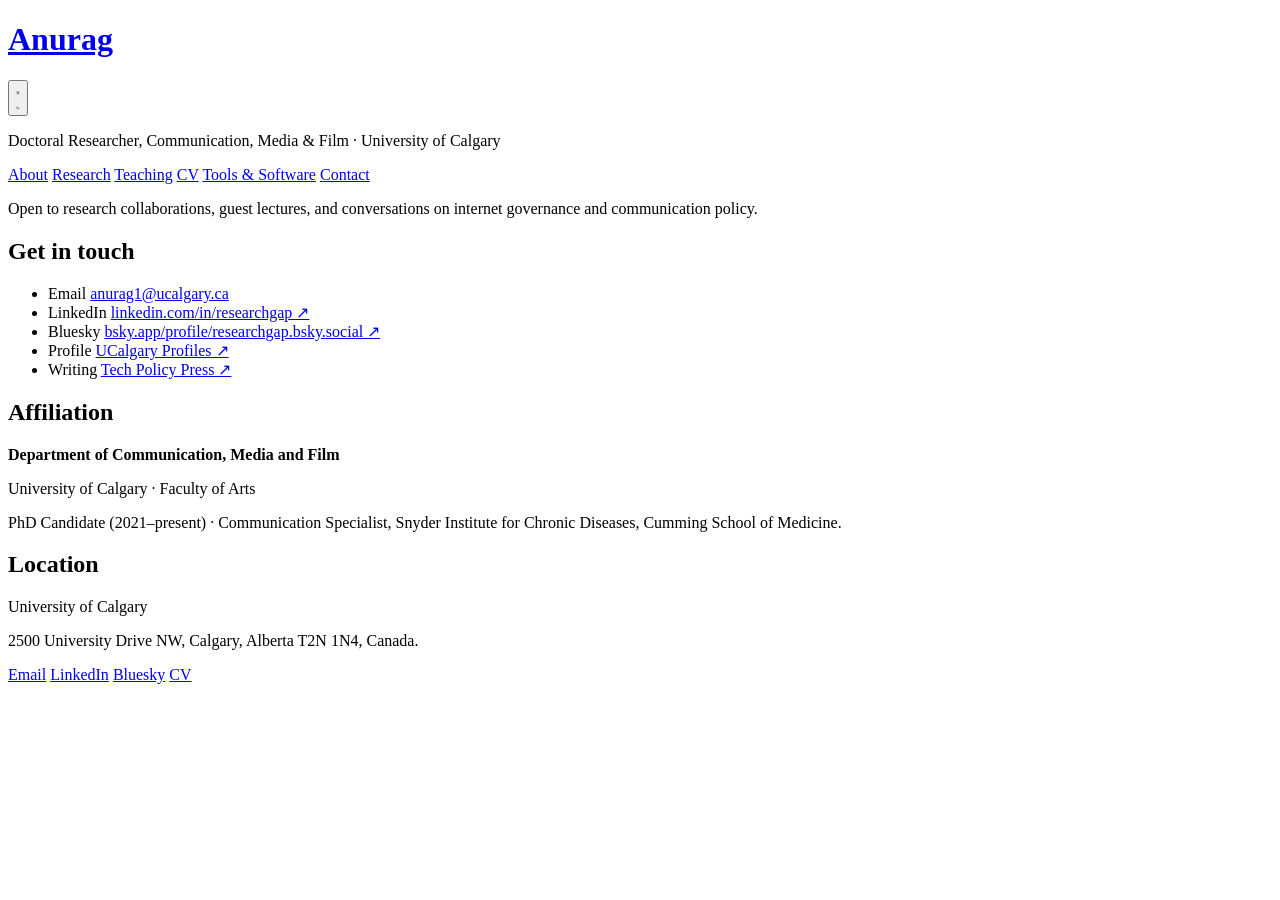
==== contact.html @ c2e349a9 "Add files via upload" ====
<!DOCTYPE html>
<html lang="en">
<head>
  <meta charset="utf-8">
  <meta name="viewport" content="width=device-width, initial-scale=1">
  <title>Contact — Anurag</title>
  <meta name="description" content="Contact Anurag — doctoral researcher at the University of Calgary. Email, LinkedIn, and departmental details.">
  <link rel="icon" type="image/png" href="assets/favicon.png?v=2">
  <link rel="preconnect" href="https://fonts.googleapis.com">
  <link rel="preconnect" href="https://fonts.gstatic.com" crossorigin>
  <link href="https://fonts.googleapis.com/css2?family=IBM+Plex+Sans:wght@400;500&family=Source+Serif+4:ital,opsz,wght@0,8..60,400;0,8..60,600;1,8..60,400&display=swap" rel="stylesheet">
  <link rel="stylesheet" href="assets/css/style.css">
  <script>
    try {
      var t = localStorage.getItem('anurag-theme');
      if (t === 'light' || t === 'dark') document.documentElement.setAttribute('data-theme', t);
    } catch (e) {}
  </script>
</head>
<body>
  <div class="page">
    <header class="masthead">
      <div class="masthead-top">
        <h1><a href="index.html">Anurag</a></h1>
        <button class="theme-toggle" id="theme-toggle" type="button" aria-label="Switch to light theme">
          <svg class="icon-sun" viewBox="0 0 24 24" fill="none" stroke="currentColor" stroke-width="1.8" stroke-linecap="round" aria-hidden="true">
            <circle cx="12" cy="12" r="4.2"></circle>
            <path d="M12 2.6v2.2M12 19.2v2.2M4.2 4.2l1.6 1.6M18.2 18.2l1.6 1.6M2.6 12h2.2M19.2 12h2.2M4.2 19.8l1.6-1.6M18.2 5.8l1.6-1.6"></path>
          </svg>
          <svg class="icon-moon" viewBox="0 0 24 24" fill="none" stroke="currentColor" stroke-width="1.8" stroke-linecap="round" stroke-linejoin="round" aria-hidden="true">
            <path d="M20.5 14.3A8.5 8.5 0 1 1 9.7 3.5a6.8 6.8 0 0 0 10.8 10.8Z"></path>
          </svg>
        </button>
      </div>
      <p class="role">Doctoral Researcher, Communication, Media &amp; Film · University of Calgary</p>
      <nav>
        <a href="index.html">About</a>
        <a href="research.html">Research</a>
        <a href="teaching.html">Teaching</a>
        <a href="assets/Anurag%20CV.pdf">CV</a>
        <a href="software.html">Tools &amp; Software</a>
        <a href="contact.html" aria-current="page">Contact</a>
      </nav>
    </header>

    <main>
      <p class="section-intro">Open to research collaborations, guest lectures, and conversations on internet governance and communication policy.</p>

      <h2>Get in touch</h2>
      <ul class="contact-list">
        <li><span class="label">Email</span> <a href="mailto:anurag1@ucalgary.ca">anurag1@ucalgary.ca</a></li>
        <li><span class="label">LinkedIn</span> <a href="https://www.linkedin.com/in/researchgap" target="_blank" rel="noopener">linkedin.com/in/researchgap ↗</a></li>
        <li><span class="label">Bluesky</span> <a href="https://bsky.app/profile/researchgap.bsky.social" target="_blank" rel="noopener">bsky.app/profile/researchgap.bsky.social ↗</a></li>
        <li><span class="label">Profile</span> <a href="https://profiles.ucalgary.ca/anurag" target="_blank" rel="noopener">UCalgary Profiles ↗</a></li>
        <li><span class="label">Writing</span> <a href="https://www.techpolicy.press/author/anurag" target="_blank" rel="noopener">Tech Policy Press ↗</a></li>
      </ul>

      <h2>Affiliation</h2>
      <article class="entry">
        <p class="role-line"><strong>Department of Communication, Media and Film</strong></p>
        <p class="byline">University of Calgary · Faculty of Arts</p>
        <p class="note">PhD Candidate (2021–present) · Communication Specialist, Snyder Institute for Chronic Diseases, Cumming School of Medicine.</p>
      </article>

      <h2>Location</h2>
      <article class="entry">
        <p class="byline">University of Calgary</p>
        <p class="note">2500 University Drive NW, Calgary, Alberta T2N 1N4, Canada.</p>
      </article>
    </main>

    <footer>
      <div class="footer-links">
        <a href="mailto:anurag1@ucalgary.ca">Email</a>
        <a href="https://www.linkedin.com/in/researchgap" target="_blank" rel="noopener">LinkedIn</a>
        <a href="https://bsky.app/profile/researchgap.bsky.social" target="_blank" rel="noopener">Bluesky</a>
        <a href="assets/Anurag%20CV.pdf">CV</a>
      </div>
    </footer>
  </div>
  <script src="assets/js/theme.js"></script>
</body>
</html>
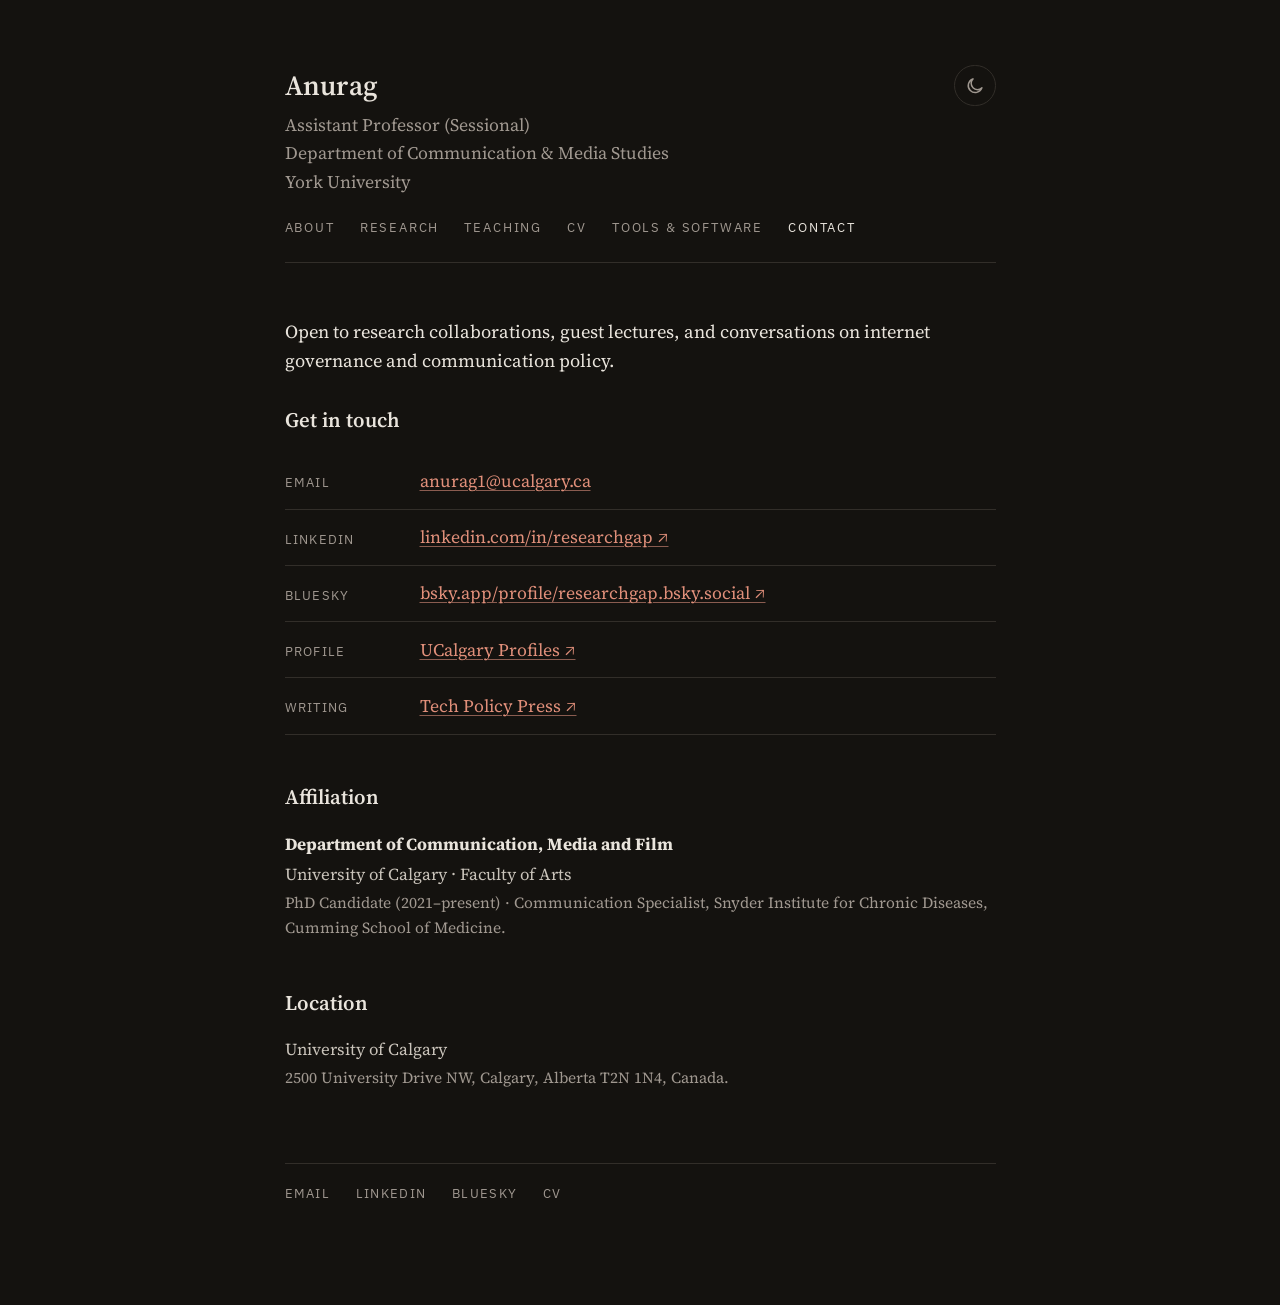
==== commit 25806566: "Update contact.html" ====
--- a/contact.html
+++ b/contact.html
@@ -32,7 +32,11 @@
           </svg>
         </button>
       </div>
-      <p class="role">Doctoral Researcher, Communication, Media &amp; Film · University of Calgary</p>
+      <p class="role">
+        Assistant Professor (Sessional)<br>
+        Department of Communication &amp; Media Studies<br>
+        York University
+      </p>
       <nav>
         <a href="index.html">About</a>
         <a href="research.html">Research</a>
--- a/assets/css/style.css
+++ b/assets/css/style.css
@@ -0,0 +1,660 @@
+/* ============================================================
+   Anurag — academic portfolio
+   Minimal academic aesthetic: serif type, warm paper, muted
+   brick accent, thin rules, generous spacing.
+   Dark (near-black) is the default theme; light via toggle.
+   ============================================================ */
+
+/* Fonts (Source Serif 4, IBM Plex Sans) are loaded from Google Fonts
+   in each page's <head> for simplicity and offline-safe fallbacks. */
+
+:root {
+  --serif: "Source Serif 4", Charter, Georgia, serif;
+  --sans: "IBM Plex Sans", system-ui, sans-serif;
+  color-scheme: dark;
+}
+
+/* Dark (default) */
+:root,
+:root[data-theme="dark"] {
+  --ink: #e9e4dc;
+  --paper: #14120f;
+  --paper-raise: #1c1916;
+  --accent: #e08f7a;
+  --muted: #a09890;
+  --rule: #322e29;
+  --underline: #8a5c50;
+  --abstract: #c9c3ba;
+  --select: #4a2f28;
+  --shadow: rgba(0, 0, 0, 0.5);
+  color-scheme: dark;
+}
+
+:root[data-theme="light"] {
+  --ink: #1a1a1a;
+  --paper: #fffefc;
+  --paper-raise: #faf7f2;
+  --accent: #8a2f22;
+  --muted: #6f6a64;
+  --rule: #e7e2da;
+  --underline: #c9a49e;
+  --abstract: #3a3733;
+  --select: #f3dcd6;
+  --shadow: rgba(26, 22, 18, 0.08);
+  color-scheme: light;
+}
+
+* { box-sizing: border-box; }
+
+html {
+  font-size: 18px;
+  scroll-behavior: smooth;
+}
+
+body {
+  margin: 0;
+  background: var(--paper);
+  color: var(--ink);
+  font-family: var(--serif);
+  line-height: 1.6;
+  -webkit-font-smoothing: antialiased;
+  text-rendering: optimizeLegibility;
+  transition: background-color 0.35s ease, color 0.35s ease;
+}
+
+.page {
+  max-width: 42rem;
+  margin: 0 auto;
+  padding: 3.5rem 1.25rem 5rem;
+}
+
+/* ---------- Masthead ---------- */
+.masthead { margin-bottom: 3rem; }
+
+.masthead-top {
+  display: flex;
+  align-items: flex-start;
+  justify-content: space-between;
+  gap: 1rem;
+}
+
+.masthead h1 {
+  font-size: 1.55rem;
+  font-weight: 600;
+  letter-spacing: 0.01em;
+  margin: 0 0 0.2rem;
+}
+
+.masthead h1 a { color: var(--ink); text-decoration: none; }
+
+.masthead .role {
+  font-size: 0.98rem;
+  color: var(--muted);
+  margin: 0 0 1.1rem;
+}
+
+.masthead nav {
+  font-family: var(--sans);
+  font-size: 0.72rem;
+  letter-spacing: 0.14em;
+  text-transform: uppercase;
+  border-bottom: 1px solid var(--rule);
+  padding-bottom: 1.1rem;
+  display: flex;
+  flex-wrap: wrap;
+  gap: 0.15rem 0;
+}
+
+.masthead nav a {
+  color: var(--muted);
+  text-decoration: none;
+  margin-right: 1.4rem;
+  padding: 0.15rem 0;
+  transition: color 0.18s ease;
+}
+
+.masthead nav a:hover { color: var(--accent); }
+.masthead nav a[aria-current="page"] { color: var(--ink); }
+
+/* ---------- Theme toggle ---------- */
+.theme-toggle {
+  flex: none;
+  display: inline-flex;
+  align-items: center;
+  justify-content: center;
+  width: 2.3rem;
+  height: 2.3rem;
+  margin-top: 0.1rem;
+  background: transparent;
+  color: var(--muted);
+  border: 1px solid var(--rule);
+  border-radius: 999px;
+  cursor: pointer;
+  transition: color 0.18s ease, border-color 0.18s ease, transform 0.25s ease;
+}
+
+.theme-toggle:hover {
+  color: var(--accent);
+  border-color: var(--underline);
+}
+
+.theme-toggle:active { transform: scale(0.94); }
+
+.theme-toggle svg { width: 1.1rem; height: 1.1rem; display: block; }
+.theme-toggle .icon-sun { display: none; }
+.theme-toggle .icon-moon { display: block; }
+:root[data-theme="light"] .theme-toggle .icon-sun { display: block; }
+:root[data-theme="light"] .theme-toggle .icon-moon { display: none; }
+
+/* ---------- Typography ---------- */
+h2 {
+  font-size: 1.15rem;
+  font-weight: 600;
+  margin: 2.6rem 0 0.9rem;
+}
+h2:first-of-type { margin-top: 0; }
+
+h3 { font-size: 1.02rem; font-weight: 600; margin: 0 0 0.15rem; }
+
+p { margin: 0 0 1.05rem; }
+
+a {
+  color: var(--accent);
+  text-decoration: underline;
+  text-decoration-thickness: 1px;
+  text-underline-offset: 2.5px;
+  text-decoration-color: var(--underline);
+  transition: text-decoration-color 0.18s ease;
+}
+a:hover { text-decoration-color: var(--accent); }
+
+/* ---------- Hero / intro ---------- */
+.hero {
+  display: grid;
+  grid-template-columns: 1fr;
+  gap: 1.75rem;
+  align-items: start;
+  margin-bottom: 0.5rem;
+}
+
+.hero-portrait {
+  width: 7.5rem;
+  height: 7.5rem;
+  border-radius: 999px;
+  object-fit: cover;
+  border: 1px solid var(--rule);
+  filter: grayscale(18%);
+  box-shadow: 0 0 0 4px var(--paper), 0 0 0 5px var(--rule);
+}
+
+.hero-intro p,
+.skill-card p { font-size: 0.88rem; }
+.hero-intro p:last-child { margin-bottom: 0; }
+
+.lede em { font-style: italic; }
+
+/* ---------- Homepage skills ---------- */
+.skills { margin-top: 2.6rem; }
+.skills-grid {
+  display: grid;
+  grid-template-columns: 1fr;
+  gap: 1.5rem;
+}
+.skill-card {
+  border-top: 1px solid var(--rule);
+  padding-top: 0.8rem;
+}
+.skill-card h3 {
+  font-size: 1rem;
+  margin: 0 0 0.65rem;
+}
+.skill-card p {
+  color: var(--ink);
+  margin: 0;
+}
+
+/* ---------- Homepage career history ---------- */
+.career { margin-top: 3.2rem; }
+.career-title {
+  font-size: 1.55rem;
+  line-height: 1.25;
+  margin: 0 0 1.8rem;
+}
+.career-row {
+  display: grid;
+  grid-template-columns: 5.4rem minmax(0, 1fr);
+  gap: 0.25rem 0.6rem;
+  padding: 0.75rem 0;
+  border-top: 1px solid var(--rule);
+  font-family: var(--sans);
+  font-size: 0.8rem;
+}
+.career-row:last-child { border-bottom: 1px solid var(--rule); }
+.career-date {
+  grid-row: span 2;
+  color: var(--muted);
+}
+.career-organization { color: var(--ink); }
+.career-role { color: var(--abstract); }
+
+/* ---------- Homepage awards ---------- */
+.awards { margin-top: 3.2rem; }
+.awards-list { border-top: 1px solid var(--rule); }
+.award-row {
+  display: grid;
+  grid-template-columns: 4.8rem minmax(0, 1fr);
+  gap: 0.25rem 0.6rem;
+  align-items: start;
+  padding: 0.65rem 0;
+  border-bottom: 1px solid var(--rule);
+  font-family: var(--sans);
+  font-size: 0.78rem;
+}
+.award-date { color: var(--muted); }
+.award-name { color: var(--ink); }
+.award-amount {
+  grid-column: 2;
+  color: var(--muted);
+}
+
+/* ---------- Homepage university service ---------- */
+.university-services { margin-top: 3.2rem; }
+.service-list { border-top: 1px solid var(--rule); }
+.service-row {
+  display: grid;
+  grid-template-columns: 7rem minmax(0, 1fr);
+  gap: 0.35rem 0.75rem;
+  padding: 0.8rem 0;
+  border-bottom: 1px solid var(--rule);
+  font-family: var(--sans);
+  font-size: 0.8rem;
+}
+.service-date {
+  grid-row: span 2;
+  color: var(--muted);
+}
+.service-role {
+  color: var(--ink);
+  margin: 0 0 0.25rem;
+}
+.service-institution {
+  color: var(--muted);
+  font-size: 0.75rem;
+  margin: 0;
+}
+
+/* ---------- Homepage authored news reports ---------- */
+.news-reports { margin-top: 3.2rem; }
+.news-report-list { border-top: 1px solid var(--rule); }
+.news-report-row {
+  display: grid;
+  grid-template-columns: 4.2rem minmax(0, 1fr);
+  gap: 0.3rem 0.75rem;
+  padding: 0.75rem 0;
+  border-bottom: 1px solid var(--rule);
+  font-family: var(--sans);
+  font-size: 0.8rem;
+}
+.news-report-date { color: var(--muted); }
+.news-report-title {
+  color: var(--ink);
+  line-height: 1.5;
+  margin: 0;
+}
+.news-report-source {
+  grid-column: 2;
+  color: var(--muted);
+  font-size: 0.74rem;
+}
+
+/* ---------- Cards (skills / interests) ---------- */
+.cards {
+  display: grid;
+  grid-template-columns: 1fr;
+  gap: 1px;
+  background: var(--rule);
+  border: 1px solid var(--rule);
+  border-radius: 3px;
+  overflow: hidden;
+  margin: 1.5rem 0 0.5rem;
+}
+
+.card {
+  background: var(--paper);
+  padding: 1.35rem 1.4rem 1.5rem;
+  transition: background-color 0.2s ease;
+}
+.card:hover { background: var(--paper-raise); }
+
+.card-kicker {
+  font-family: var(--sans);
+  font-size: 0.68rem;
+  letter-spacing: 0.12em;
+  text-transform: uppercase;
+  color: var(--muted);
+  margin: 0 0 0.5rem;
+}
+
+.card h3 {
+  font-size: 1.05rem;
+  margin: 0 0 0.4rem;
+}
+
+.card p {
+  font-size: 0.93rem;
+  color: var(--abstract);
+  margin: 0;
+}
+
+/* ---------- Dated entries ---------- */
+.entry { position: relative; margin: 0 0 1.6rem; }
+
+.entry .date {
+  font-family: var(--sans);
+  font-size: 0.7rem;
+  letter-spacing: 0.08em;
+  text-transform: uppercase;
+  color: var(--muted);
+  display: block;
+  margin-bottom: 0.15rem;
+}
+
+@media (min-width: 62rem) {
+  .entry .date {
+    position: absolute;
+    left: -9.5rem;
+    top: 0.28rem;
+    width: 8.25rem;
+    text-align: right;
+    margin: 0;
+  }
+  .entry { padding-left: 0; }
+}
+
+.entry .byline {
+  font-size: 0.93rem;
+  color: var(--abstract);
+  margin: 0 0 0.15rem;
+}
+
+.entry .venue { font-style: italic; }
+
+.entry .note {
+  font-size: 0.86rem;
+  color: var(--muted);
+  margin: 0.15rem 0 0;
+}
+
+.entry .note.award {
+  font-family: var(--sans);
+  font-size: 0.72rem;
+  letter-spacing: 0.05em;
+  text-transform: uppercase;
+  color: var(--accent);
+}
+
+.entry .role-line {
+  font-size: 0.95rem;
+  margin: 0 0 0.2rem;
+}
+
+.entry ul.bullets {
+  margin: 0.4rem 0 0;
+  padding-left: 1.1rem;
+}
+
+.entry ul.bullets li {
+  font-size: 0.93rem;
+  color: var(--abstract);
+  margin-bottom: 0.3rem;
+}
+
+/* ---------- Publication list ---------- */
+.publication-list { margin: 0 0 2rem; }
+.publication {
+  display: grid;
+  grid-template-columns: 3.5rem minmax(0, 1fr);
+  gap: 0.6rem;
+  padding: 0.75rem 0;
+  border-top: 1px solid var(--rule);
+}
+.publication:last-child { border-bottom: 1px solid var(--rule); }
+.publication .date {
+  font-family: var(--sans);
+  font-size: 0.78rem;
+  color: var(--muted);
+  padding-top: 0.05rem;
+}
+.publication .byline {
+  font-family: var(--sans);
+  font-size: 0.82rem;
+  color: var(--ink);
+  line-height: 1.55;
+  margin: 0;
+}
+.publication .venue { font-style: normal; }
+.publication .note { margin-top: 0.25rem; }
+
+/* ---------- Conference presentations ---------- */
+.conference-list {
+  margin: 0 0 2rem;
+  border-top: 1px solid var(--rule);
+}
+.conference-row {
+  display: grid;
+  grid-template-columns: 3.5rem minmax(0, 1fr);
+  gap: 0.35rem 0.6rem;
+  align-items: start;
+  padding: 0.7rem 0;
+  border-bottom: 1px solid var(--rule);
+  font-family: var(--sans);
+  font-size: 0.8rem;
+}
+.conference-row .date {
+  color: var(--muted);
+}
+.conference-title {
+  color: var(--ink);
+  line-height: 1.5;
+  margin: 0;
+}
+.conference-venue {
+  grid-column: 2;
+  color: var(--muted);
+  text-align: left;
+}
+.conference-note {
+  color: var(--muted);
+  font-size: 0.75rem;
+  line-height: 1.5;
+  margin: 0.2rem 0 0;
+}
+
+/* ---------- Section intro ---------- */
+.section-intro {
+  font-size: 1.02rem;
+  margin-bottom: 1.6rem;
+}
+.section-intro .sub { color: var(--muted); font-size: 0.95rem; }
+
+/* ---------- Teaching experience ---------- */
+.teaching-title {
+  font-size: 1.55rem;
+  line-height: 1.25;
+  margin: 0 0 0.75rem;
+}
+.teaching-grid {
+  display: grid;
+  grid-template-columns: 1fr;
+  gap: 1.8rem 2.2rem;
+  margin: 3rem 0 2.5rem;
+}
+.teaching-entry {
+  min-width: 0;
+  border-top: 1px solid var(--rule);
+  padding-top: 0.7rem;
+}
+.teaching-entry h3 {
+  font-family: var(--sans);
+  font-size: 0.82rem;
+  font-weight: 500;
+  margin: 0 0 0.7rem;
+}
+.teaching-entry .byline {
+  font-size: 0.9rem;
+  color: var(--abstract);
+  margin: 0 0 0.35rem;
+}
+.teaching-entry .note {
+  font-size: 0.86rem;
+  color: var(--muted);
+  margin: 0;
+}
+
+/* ---------- Lists ---------- */
+ul { padding-left: 1.1rem; margin: 0 0 1.05rem; }
+li { margin-bottom: 0.35rem; }
+
+/* ---------- CV download ---------- */
+.cv-actions { margin: 0.5rem 0 0; }
+.cv-button {
+  display: inline-block;
+  font-family: var(--sans);
+  font-size: 0.72rem;
+  letter-spacing: 0.08em;
+  text-transform: uppercase;
+  color: var(--accent);
+  border: 1px solid var(--underline);
+  border-radius: 2px;
+  padding: 0.5rem 0.9rem;
+  text-decoration: none;
+  transition: background-color 0.2s ease, border-color 0.2s ease;
+}
+.cv-button:hover {
+  background: var(--select);
+  border-color: var(--accent);
+  text-decoration: none;
+}
+
+/* ---------- Contact ---------- */
+.contact-list { list-style: none; padding: 0; margin: 0; }
+.contact-list li {
+  display: flex;
+  flex-wrap: wrap;
+  gap: 0.5rem 1rem;
+  padding: 0.75rem 0;
+  border-bottom: 1px solid var(--rule);
+  margin: 0;
+  font-size: 0.98rem;
+}
+.contact-list .label {
+  font-family: var(--sans);
+  font-size: 0.7rem;
+  letter-spacing: 0.1em;
+  text-transform: uppercase;
+  color: var(--muted);
+  min-width: 6.5rem;
+  padding-top: 0.3rem;
+}
+
+/* ---------- Footer ---------- */
+footer {
+  margin-top: 4rem;
+  padding-top: 1.1rem;
+  border-top: 1px solid var(--rule);
+  font-family: var(--sans);
+  font-size: 0.72rem;
+  letter-spacing: 0.1em;
+  text-transform: uppercase;
+  color: var(--muted);
+}
+
+footer .footer-links { margin-bottom: 0.6rem; }
+footer a {
+  color: var(--muted);
+  text-decoration: none;
+  margin-right: 1.2rem;
+  transition: color 0.18s ease;
+}
+footer a:hover { color: var(--accent); }
+footer .copyright { letter-spacing: 0.06em; text-transform: none; }
+
+::selection { background: var(--select); }
+
+:focus-visible { outline: 2px solid var(--accent); outline-offset: 2px; }
+
+/* ---------- Responsive ---------- */
+@media (min-width: 40rem) {
+  .cards { grid-template-columns: 1fr 1fr; }
+  .skills-grid { grid-template-columns: 1fr 1fr; }
+  .teaching-grid { grid-template-columns: 1fr 1fr; }
+  .career-row {
+    grid-template-columns: 5.4rem minmax(0, 1fr) minmax(9rem, 1fr);
+    align-items: center;
+    gap: 0.75rem;
+  }
+  .career-date { grid-row: auto; }
+  .award-row { grid-template-columns: 4.8rem minmax(0, 1fr) 5rem; }
+  .award-amount {
+    grid-column: auto;
+    text-align: right;
+  }
+  .service-row {
+    grid-template-columns: 10rem minmax(0, 1fr);
+    gap: 0.75rem;
+  }
+  .service-date { grid-row: auto; }
+  .news-report-row {
+    grid-template-columns: 4.8rem minmax(0, 1fr) minmax(9rem, auto);
+    gap: 0.75rem;
+    align-items: center;
+  }
+  .news-report-source {
+    grid-column: auto;
+    text-align: right;
+  }
+  .conference-row {
+    grid-template-columns: 4.8rem minmax(0, 1fr) minmax(8rem, 14rem);
+    gap: 0.6rem;
+    align-items: center;
+  }
+  .conference-venue {
+    grid-column: auto;
+    text-align: right;
+  }
+  .conference-note { grid-column: auto; }
+}
+
+@media (min-width: 62rem) {
+  .skills-grid { grid-template-columns: repeat(4, minmax(0, 1fr)); }
+}
+
+@media (min-width: 30rem) {
+  .hero {
+    grid-template-columns: auto 1fr;
+    gap: 2rem;
+  }
+}
+
+@media (max-width: 30rem) {
+  html { font-size: 17px; }
+  .masthead nav a { margin-right: 1.1rem; }
+  .contact-list .label { min-width: 100%; }
+}
+
+@media (prefers-reduced-motion: reduce) {
+  * { animation: none !important; transition: none !important; }
+  html { scroll-behavior: auto; }
+}
+
+/* ---------- Print (CV) ---------- */
+@media print {
+  :root, :root[data-theme="dark"], :root[data-theme="light"] {
+    --ink: #000; --paper: #fff; --muted: #444; --rule: #ccc;
+    --abstract: #222; --accent: #7a2016; --underline: #999;
+  }
+  body { font-size: 11pt; }
+  .theme-toggle, .masthead nav, footer .footer-links, .cv-actions { display: none !important; }
+  .page { max-width: none; padding: 0; }
+  a { text-decoration: none; color: inherit; }
+}
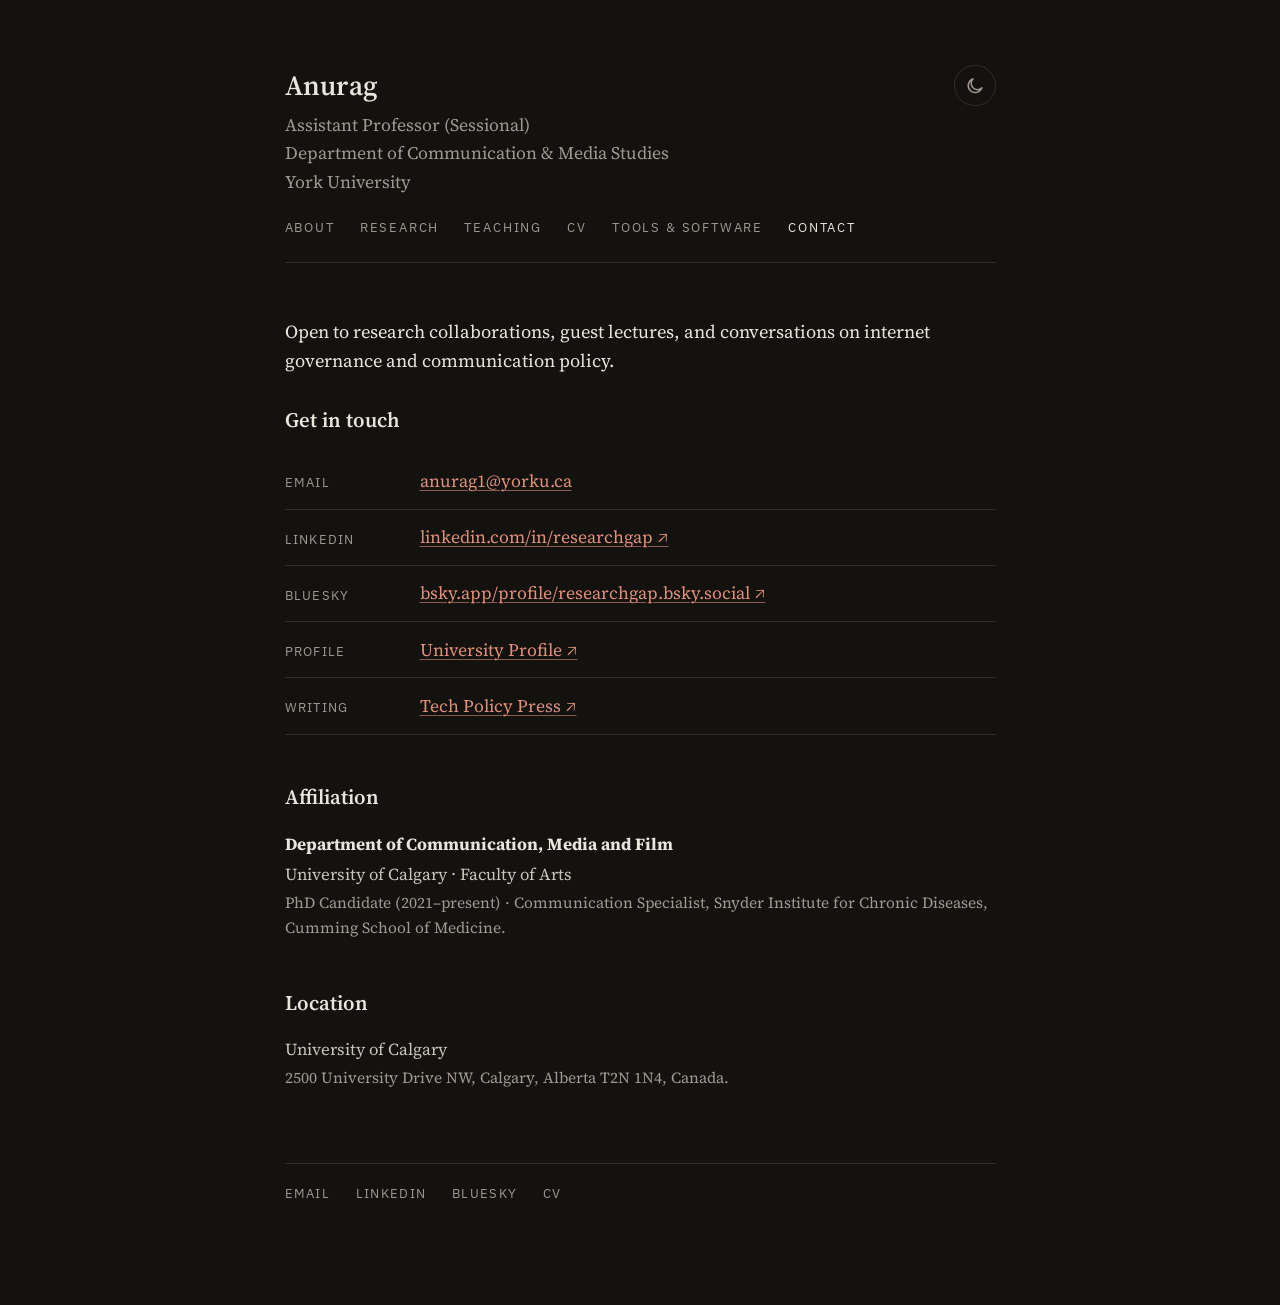
==== commit 86519915: "Update contact.html" ====
--- a/contact.html
+++ b/contact.html
@@ -52,10 +52,10 @@
 
       <h2>Get in touch</h2>
       <ul class="contact-list">
-        <li><span class="label">Email</span> <a href="mailto:anurag1@ucalgary.ca">anurag1@ucalgary.ca</a></li>
+        <li><span class="label">Email</span> <a href="mailto:anurag1@yorku.ca">anurag1@yorku.ca</a></li>
         <li><span class="label">LinkedIn</span> <a href="https://www.linkedin.com/in/researchgap" target="_blank" rel="noopener">linkedin.com/in/researchgap ↗</a></li>
         <li><span class="label">Bluesky</span> <a href="https://bsky.app/profile/researchgap.bsky.social" target="_blank" rel="noopener">bsky.app/profile/researchgap.bsky.social ↗</a></li>
-        <li><span class="label">Profile</span> <a href="https://profiles.ucalgary.ca/anurag" target="_blank" rel="noopener">UCalgary Profiles ↗</a></li>
+        <li><span class="label">Profile</span> <a href="https://discover.academics.yorku.ca/Anurag.Anurag" target="_blank" rel="noopener">University Profile ↗</a></li>
         <li><span class="label">Writing</span> <a href="https://www.techpolicy.press/author/anurag" target="_blank" rel="noopener">Tech Policy Press ↗</a></li>
       </ul>
 
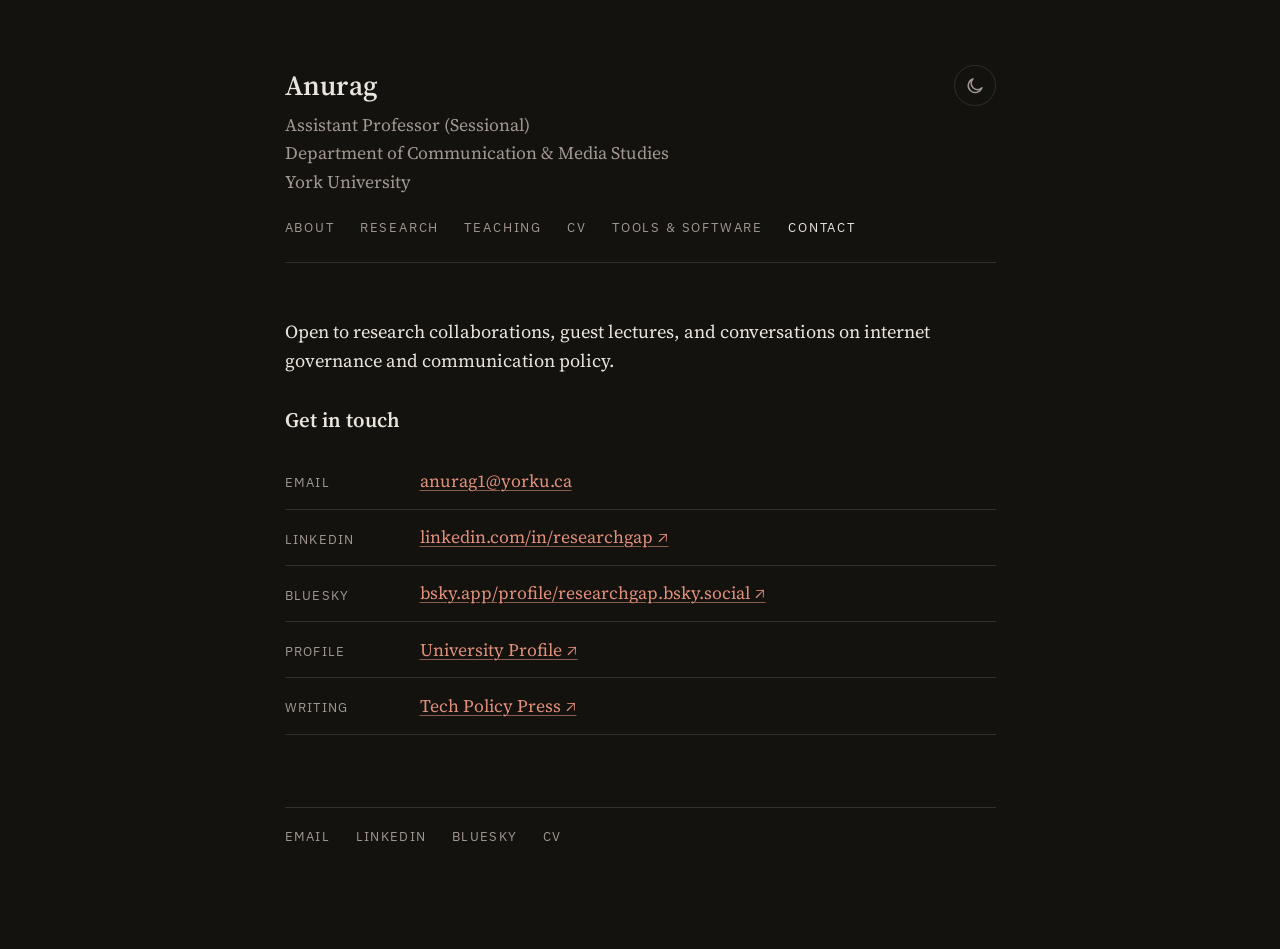
==== commit 2d5b3907: "Update contact.html" ====
--- a/contact.html
+++ b/contact.html
@@ -59,23 +59,11 @@
         <li><span class="label">Writing</span> <a href="https://www.techpolicy.press/author/anurag" target="_blank" rel="noopener">Tech Policy Press ↗</a></li>
       </ul>
 
-      <h2>Affiliation</h2>
-      <article class="entry">
-        <p class="role-line"><strong>Department of Communication, Media and Film</strong></p>
-        <p class="byline">University of Calgary · Faculty of Arts</p>
-        <p class="note">PhD Candidate (2021–present) · Communication Specialist, Snyder Institute for Chronic Diseases, Cumming School of Medicine.</p>
-      </article>
-
-      <h2>Location</h2>
-      <article class="entry">
-        <p class="byline">University of Calgary</p>
-        <p class="note">2500 University Drive NW, Calgary, Alberta T2N 1N4, Canada.</p>
-      </article>
     </main>
 
     <footer>
       <div class="footer-links">
-        <a href="mailto:anurag1@ucalgary.ca">Email</a>
+        <a href="mailto:anurag1@yorku.ca">Email</a>
         <a href="https://www.linkedin.com/in/researchgap" target="_blank" rel="noopener">LinkedIn</a>
         <a href="https://bsky.app/profile/researchgap.bsky.social" target="_blank" rel="noopener">Bluesky</a>
         <a href="assets/Anurag%20CV.pdf">CV</a>
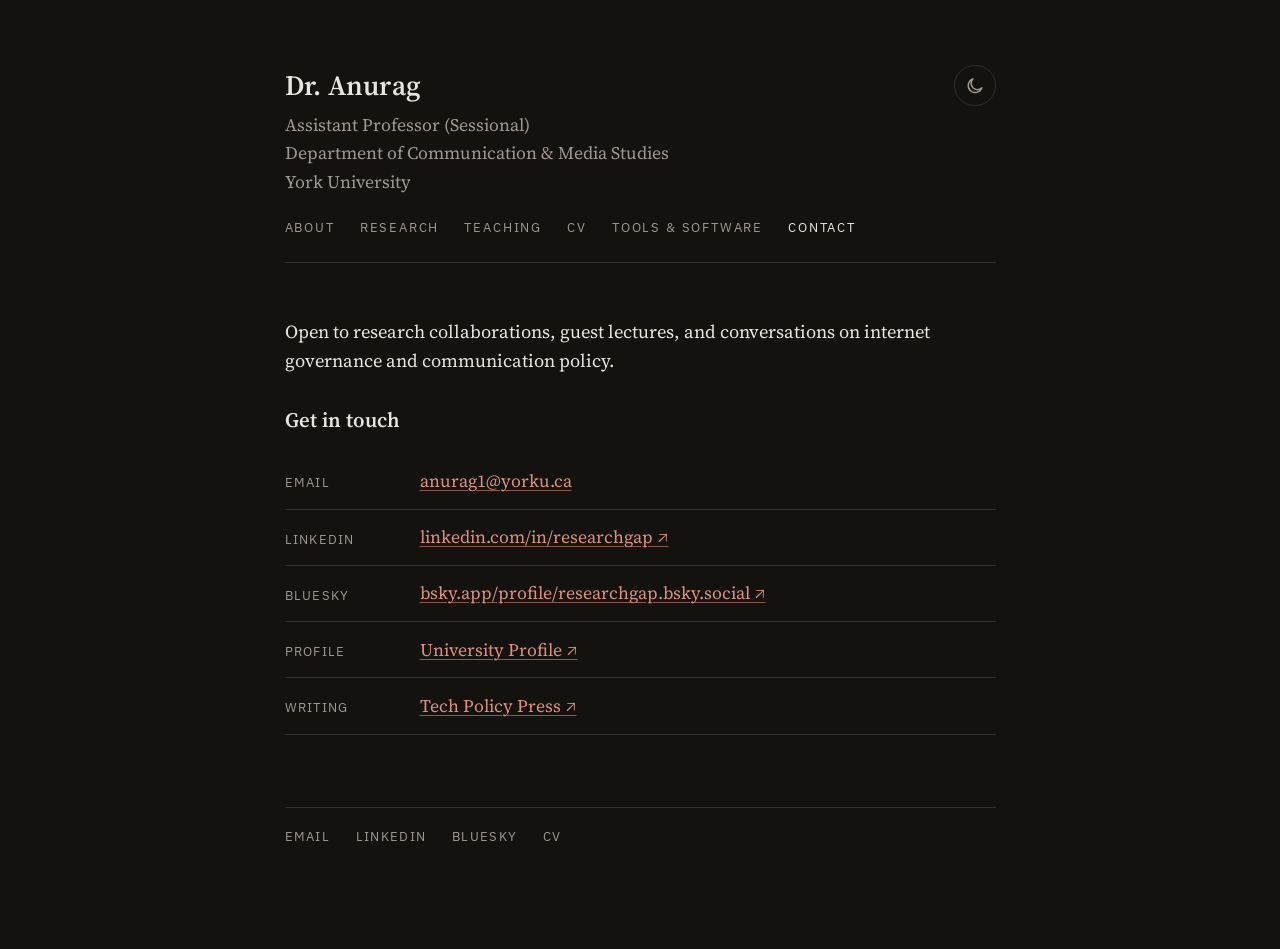
==== commit e12e8436: "Update contact.html" ====
--- a/contact.html
+++ b/contact.html
@@ -21,7 +21,7 @@
   <div class="page">
     <header class="masthead">
       <div class="masthead-top">
-        <h1><a href="index.html">Anurag</a></h1>
+        <h1><a href="index.html">Dr. Anurag</a></h1>
         <button class="theme-toggle" id="theme-toggle" type="button" aria-label="Switch to light theme">
           <svg class="icon-sun" viewBox="0 0 24 24" fill="none" stroke="currentColor" stroke-width="1.8" stroke-linecap="round" aria-hidden="true">
             <circle cx="12" cy="12" r="4.2"></circle>
